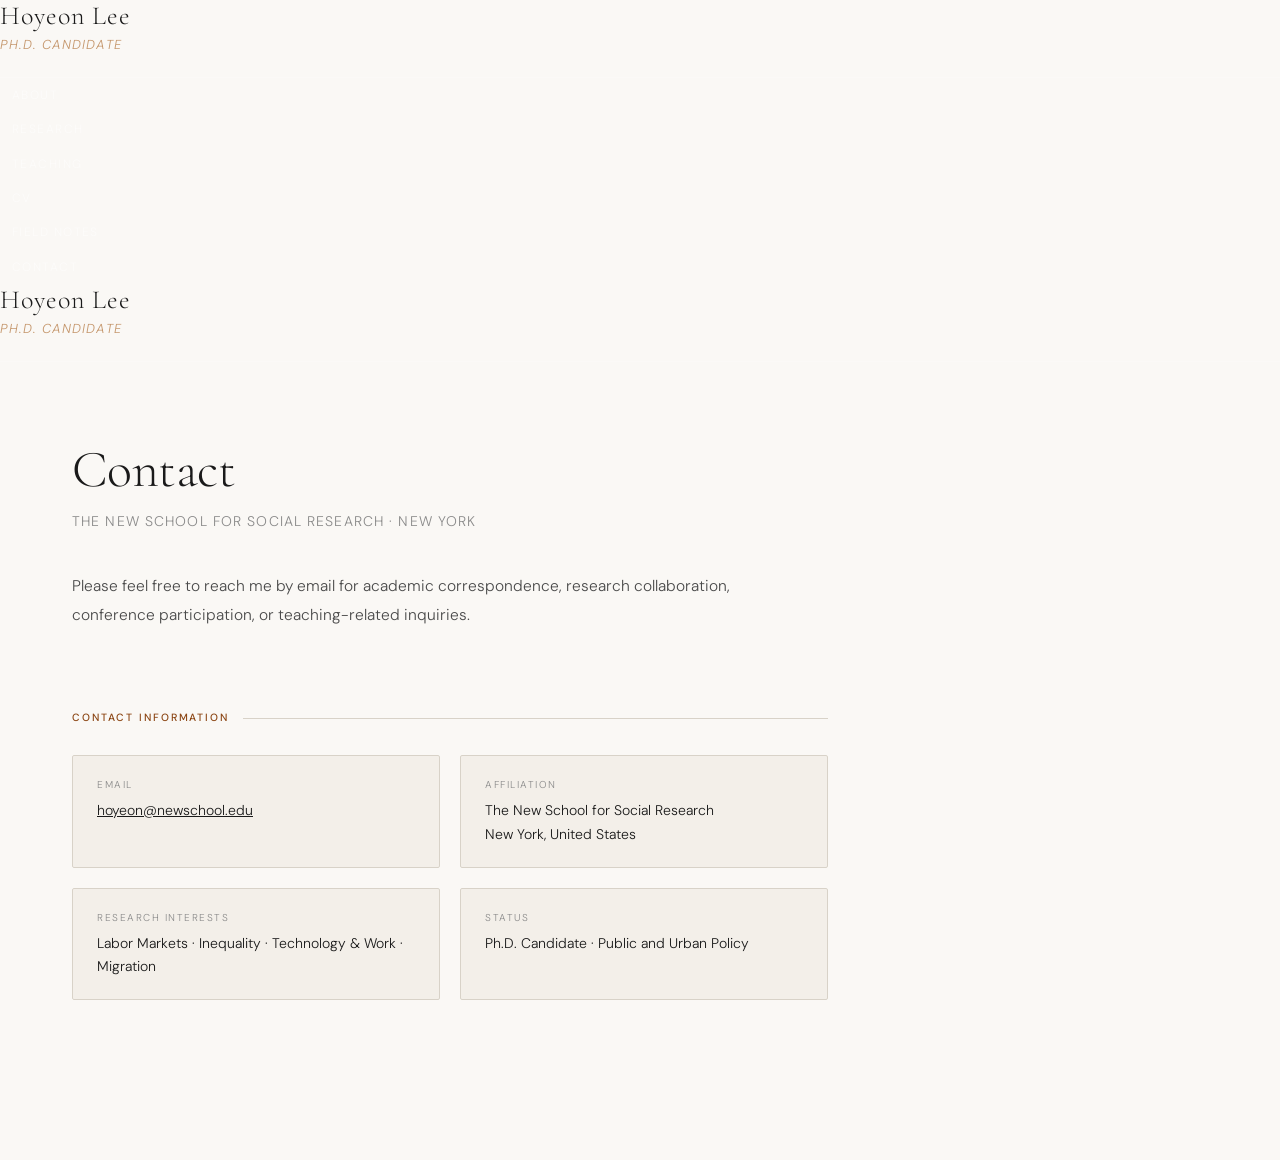
==== contact.html @ 1c1f0ce9 "Update contact.html" ====
<!DOCTYPE html>
<html lang="en">
<head>
  <!-- Google tag (gtag.js) -->
<script async src="https://www.googletagmanager.com/gtag/js?id=G-JB2YQ6138J"></script>
<script>
  window.dataLayer = window.dataLayer || [];
  function gtag(){dataLayer.push(arguments);}
  gtag('js', new Date());

  gtag('config', 'G-JB2YQ6138J');
</script>
  
<meta charset="UTF-8">
<meta name="viewport" content="width=device-width, initial-scale=1.0">
<title>Hoyeon Lee – Contact</title>
<link href="https://fonts.googleapis.com/css2?family=Cormorant+Garamond:ital,wght@0,300;0,400;0,500;1,300;1,400&family=DM+Sans:wght@300;400;500&display=swap" rel="stylesheet">
<link rel="stylesheet" href="style.css">
</head>
<body>
<a href="index.html" class="sidebar-name-link">
  <div class="sidebar-name">
    Hoyeon Lee
    <em>Ph.D. Candidate</em>
  </div>
</a>
    
<nav>
  <a href="index.html">About</a>
  <a href="research.html">Research</a>
  <a href="teaching.html">Teaching</a>
  <a href="cv.html">CV</a>
  <a href="field-notes.html">Field Notes</a>
  <a href="contact.html">Contact</a>
</nav>

<a href="index.html" class="sidebar-name-link">
  <div class="sidebar-name">
    Hoyeon Lee
    <em>Ph.D. Candidate</em>
  </div>
</a>

  <main>
    <section>
      <div class="page-title">Contact</div>
      <div class="page-subtitle">The New School for Social Research · New York</div>
      <p class="lead">
        Please feel free to reach me by email for academic correspondence, research collaboration, conference participation, or teaching-related inquiries.
      </p>
    </section>

    <section>
      <div class="section-label">Contact Information</div>
      <div class="contact-grid">
        <div class="contact-card">
          <div class="label">Email</div>
          <div class="value"><a href="mailto:hoyeon@newschool.edu" style="color:var(--ink);">hoyeon@newschool.edu</a></div>
        </div>
        <div class="contact-card">
          <div class="label">Affiliation</div>
          <div class="value">The New School for Social Research<br>New York, United States</div>
        </div>
        <div class="contact-card">
          <div class="label">Research Interests</div>
          <div class="value">Labor Markets · Inequality · Technology & Work · Migration</div>
        </div>
        <div class="contact-card">
          <div class="label">Status</div>
          <div class="value">Ph.D. Candidate · Public and Urban Policy</div>
        </div>
      </div>
    </section>

  </main>
</div>
</body>
</html>
---- style.css ----
:root {
  --ink: #1a1a1a;
  --ink-soft: #4a4a4a;
  --ink-faint: #8a8a8a;
  --paper: #faf8f5;
  --cream: #f3efe9;
  --rule: #d8d2c8;
  --accent: #8b4513;
  --accent-light: #c4956a;
}

*, *::before, *::after { box-sizing: border-box; margin: 0; padding: 0; }

html { scroll-behavior: smooth; }

body {
  background: var(--paper);
  color: var(--ink);
  font-family: 'DM Sans', sans-serif;
  font-size: 15px;
  line-height: 1.7;
  font-weight: 300;
}

.site-wrapper {
  display: grid;
  grid-template-columns: 260px 1fr;
  min-height: 100vh;
}

.sidebar {
  position: sticky;
  top: 0;
  height: 100vh;
  background: var(--ink);
  color: var(--paper);
  padding: 52px 32px;
  display: flex;
  flex-direction: column;
  gap: 40px;
  overflow-y: auto;
}

.sidebar-name {
  font-family: 'Cormorant Garamond', serif;
  font-size: 26px;
  font-weight: 300;
  letter-spacing: 0.04em;
  line-height: 1.2;
  border-bottom: 1px solid rgba(255,255,255,0.15);
  padding-bottom: 24px;
}

.sidebar-name em {
  display: block;
  font-style: italic;
  font-size: 13px;
  font-family: 'DM Sans', sans-serif;
  color: var(--accent-light);
  letter-spacing: 0.08em;
  text-transform: uppercase;
  margin-top: 6px;
  font-weight: 300;
}

nav a {
  display: block;
  font-size: 12px;
  letter-spacing: 0.12em;
  text-transform: uppercase;
  color: rgba(255,255,255,0.55);
  text-decoration: none;
  padding: 7px 0 7px 10px;
  transition: color 0.2s;
  border-left: 2px solid transparent;
}

nav a:hover, nav a.active {
  color: var(--paper);
  border-left-color: var(--accent-light);
}

.sidebar-contact {
  margin-top: auto;
  font-size: 12px;
  color: rgba(255,255,255,0.45);
  line-height: 1.9;
}

.sidebar-contact a {
  color: var(--accent-light);
  text-decoration: none;
}

.sidebar-contact a:hover { text-decoration: underline; }

main {
  padding: 80px 72px;
  max-width: 900px;
}

section, .page-section {
  margin-bottom: 80px;
  opacity: 0;
  transform: translateY(18px);
  animation: fadeUp 0.6s ease forwards;
}

@keyframes fadeUp {
  to { opacity: 1; transform: translateY(0); }
}

.section-label {
  font-size: 10.5px;
  letter-spacing: 0.18em;
  text-transform: uppercase;
  color: var(--accent);
  font-weight: 500;
  margin-bottom: 28px;
  display: flex;
  align-items: center;
  gap: 14px;
}

.section-label::after {
  content: '';
  flex: 1;
  height: 1px;
  background: var(--rule);
}

.about-layout {
  display: flex;
  justify-content: space-between;
  align-items: flex-start;
  gap: 40px;
}

.about-text { flex: 1; }

.about-photo img {
  width: 200px;
  height: 200px;
  border-radius: 50%;
  object-fit: cover;
  border: 1px solid var(--rule);
  box-shadow: 0 4px 12px rgba(0,0,0,0.05);
}

.teaching-photo img {
  width: 100%;
  max-width: 620px;
  border-radius: 4px;
  object-fit: cover;
  border: 1px solid var(--rule);
  box-shadow: 0 4px 12px rgba(0,0,0,0.05);
  margin-top: 12px;
}

.hero-name {
  font-family: 'Cormorant Garamond', serif;
  font-size: 62px;
  font-weight: 300;
  line-height: 1.05;
  letter-spacing: -0.01em;
  margin-bottom: 6px;
}

.hero-title {
  font-size: 13px;
  color: var(--ink-faint);
  letter-spacing: 0.1em;
  text-transform: uppercase;
  margin-bottom: 32px;
}

.bio, .lead {
  font-size: 15.5px;
  color: var(--ink-soft);
  line-height: 1.85;
  max-width: 700px;
}

.page-title {
  font-family: 'Cormorant Garamond', serif;
  font-size: 52px;
  font-weight: 300;
  line-height: 1.08;
  letter-spacing: -0.01em;
  margin-bottom: 12px;
}

.page-subtitle {
  font-size: 14px;
  color: var(--ink-faint);
  letter-spacing: 0.08em;
  text-transform: uppercase;
  margin-bottom: 38px;
}

.interests-pills {
  display: flex;
  flex-wrap: wrap;
  gap: 8px;
  margin-top: 24px;
}

.pill {
  background: var(--cream);
  border: 1px solid var(--rule);
  border-radius: 3px;
  font-size: 12px;
  padding: 5px 12px;
  color: var(--ink-soft);
  letter-spacing: 0.03em;
}

.card, .diss-card {
  background: var(--cream);
  border: 1px solid var(--rule);
  border-left: 3px solid var(--accent);
  padding: 28px 32px;
  border-radius: 2px;
  margin-bottom: 24px;
}

.card h3, .diss-card h3 {
  font-family: 'Cormorant Garamond', serif;
  font-size: 22px;
  font-weight: 400;
  margin-bottom: 12px;
  line-height: 1.35;
}

.card p, .diss-card p {
  font-size: 14px;
  color: var(--ink-soft);
  line-height: 1.8;
  margin-bottom: 14px;
}

.card p:last-child, .diss-card p:last-child { margin-bottom: 0; }

.committee {
  font-size: 12.5px;
  color: var(--ink-faint);
  letter-spacing: 0.02em;
}

.committee strong {
  color: var(--ink-soft);
  font-weight: 500;
}

.pub-list { list-style: none; }

.pub-item {
  padding: 20px 0;
  border-bottom: 1px solid var(--rule);
  display: grid;
  grid-template-columns: 95px 1fr;
  gap: 16px;
  align-items: start;
}

.pub-item:last-child { border-bottom: none; }

.pub-year {
  font-family: 'Cormorant Garamond', serif;
  font-size: 17px;
  color: var(--accent);
  font-style: italic;
  padding-top: 2px;
}

.pub-title {
  font-size: 14.5px;
  line-height: 1.6;
  color: var(--ink);
  font-weight: 400;
  margin-bottom: 4px;
}

.pub-venue {
  font-size: 12.5px;
  color: var(--ink-faint);
  font-style: italic;
}

.pub-tag {
  display: inline-block;
  background: var(--accent);
  color: white;
  font-size: 10px;
  padding: 2px 8px;
  border-radius: 2px;
  letter-spacing: 0.06em;
  text-transform: uppercase;
  margin-left: 8px;
  vertical-align: middle;
  font-style: normal;
  font-family: 'DM Sans', sans-serif;
}

.list-item {
  padding: 18px 0;
  border-bottom: 1px solid var(--rule);
  display: grid;
  grid-template-columns: 1fr auto;
  gap: 16px;
  align-items: start;
}

.list-item:last-child { border-bottom: none; }

.list-title {
  font-size: 15px;
  font-weight: 400;
  color: var(--ink);
  margin-bottom: 3px;
}

.list-org {
  font-size: 13px;
  color: var(--ink-soft);
}

.list-desc {
  font-size: 12.5px;
  color: var(--ink-soft);
  margin-top: 5px;
  line-height: 1.6;
}

.list-year {
  font-family: 'Cormorant Garamond', serif;
  font-size: 15px;
  color: var(--ink-faint);
  text-align: right;
  white-space: nowrap;
  padding-top: 2px;
}

.award-item {
  padding: 16px 0;
  border-bottom: 1px solid var(--rule);
}
.award-item:last-child { border-bottom: none; }

.award-name {
  font-size: 14.5px;
  font-weight: 400;
  color: var(--ink);
  margin-bottom: 3px;
}

.award-org {
  font-size: 12.5px;
  color: var(--ink-faint);
  font-style: italic;
}

.quote-grid {
  display: grid;
  grid-template-columns: 1fr;
  gap: 18px;
}

.student-quote {
  background: var(--cream);
  border: 1px solid var(--rule);
  padding: 24px 28px;
  border-radius: 2px;
}

.student-quote blockquote {
  font-family: 'Cormorant Garamond', serif;
  font-size: 20px;
  line-height: 1.55;
  color: var(--ink);
  font-weight: 300;
}

.student-quote .source {
  margin-top: 12px;
  font-size: 11px;
  color: var(--ink-faint);
  letter-spacing: 0.1em;
  text-transform: uppercase;
}

.compact-quotes {
  margin-top: 20px;
  display: grid;
  gap: 12px;
}

.compact-quotes p {
  font-size: 13.5px;
  color: var(--ink-soft);
  line-height: 1.75;
  border-left: 2px solid var(--rule);
  padding-left: 14px;
}

.contact-grid {
  display: grid;
  grid-template-columns: repeat(2, 1fr);
  gap: 20px;
}

.contact-card {
  background: var(--cream);
  border: 1px solid var(--rule);
  padding: 20px 24px;
  border-radius: 2px;
}

.contact-card .label {
  font-size: 10px;
  letter-spacing: 0.15em;
  text-transform: uppercase;
  color: var(--ink-faint);
  margin-bottom: 6px;
}

.contact-card .value {
  font-size: 14px;
  color: var(--ink);
}

.button-row {
  display: flex;
  flex-wrap: wrap;
  gap: 12px;
  margin-top: 24px;
}

.button {
  display: inline-block;
  background: var(--ink);
  color: var(--paper);
  border: 1px solid var(--ink);
  text-decoration: none;
  font-size: 12px;
  letter-spacing: 0.08em;
  text-transform: uppercase;
  padding: 9px 14px;
  border-radius: 2px;
}

.button.secondary {
  background: transparent;
  color: var(--ink);
}

.button:hover { opacity: 0.86; }

@media (max-width: 860px) {
  .site-wrapper { grid-template-columns: 1fr; }
  .sidebar {
    position: relative;
    height: auto;
    flex-direction: row;
    flex-wrap: wrap;
    padding: 28px 24px;
    gap: 20px;
  }
  .sidebar-name { border-bottom: none; padding-bottom: 0; }
  nav { width: 100%; }
  nav a { display: inline-block; margin-right: 12px; }
  .about-layout {
    flex-direction: column-reverse;
    align-items: center;
    gap: 24px;
  }
  main { padding: 40px 24px; }
  .hero-name, .page-title { font-size: 44px; text-align: center; }
  .hero-title, .page-subtitle { text-align: center; }
  .interests-pills { justify-content: center; }
  .contact-grid { grid-template-columns: 1fr; }
  .pub-item, .list-item { grid-template-columns: 1fr; }
  .list-year { text-align: left; }
}

.sidebar-name-link{
    text-decoration:none;
    color:inherit;
    display:block;
}

.sidebar-name-link:visited{
    color:inherit;
}

.sidebar-name-link:hover{
    color:inherit;
}
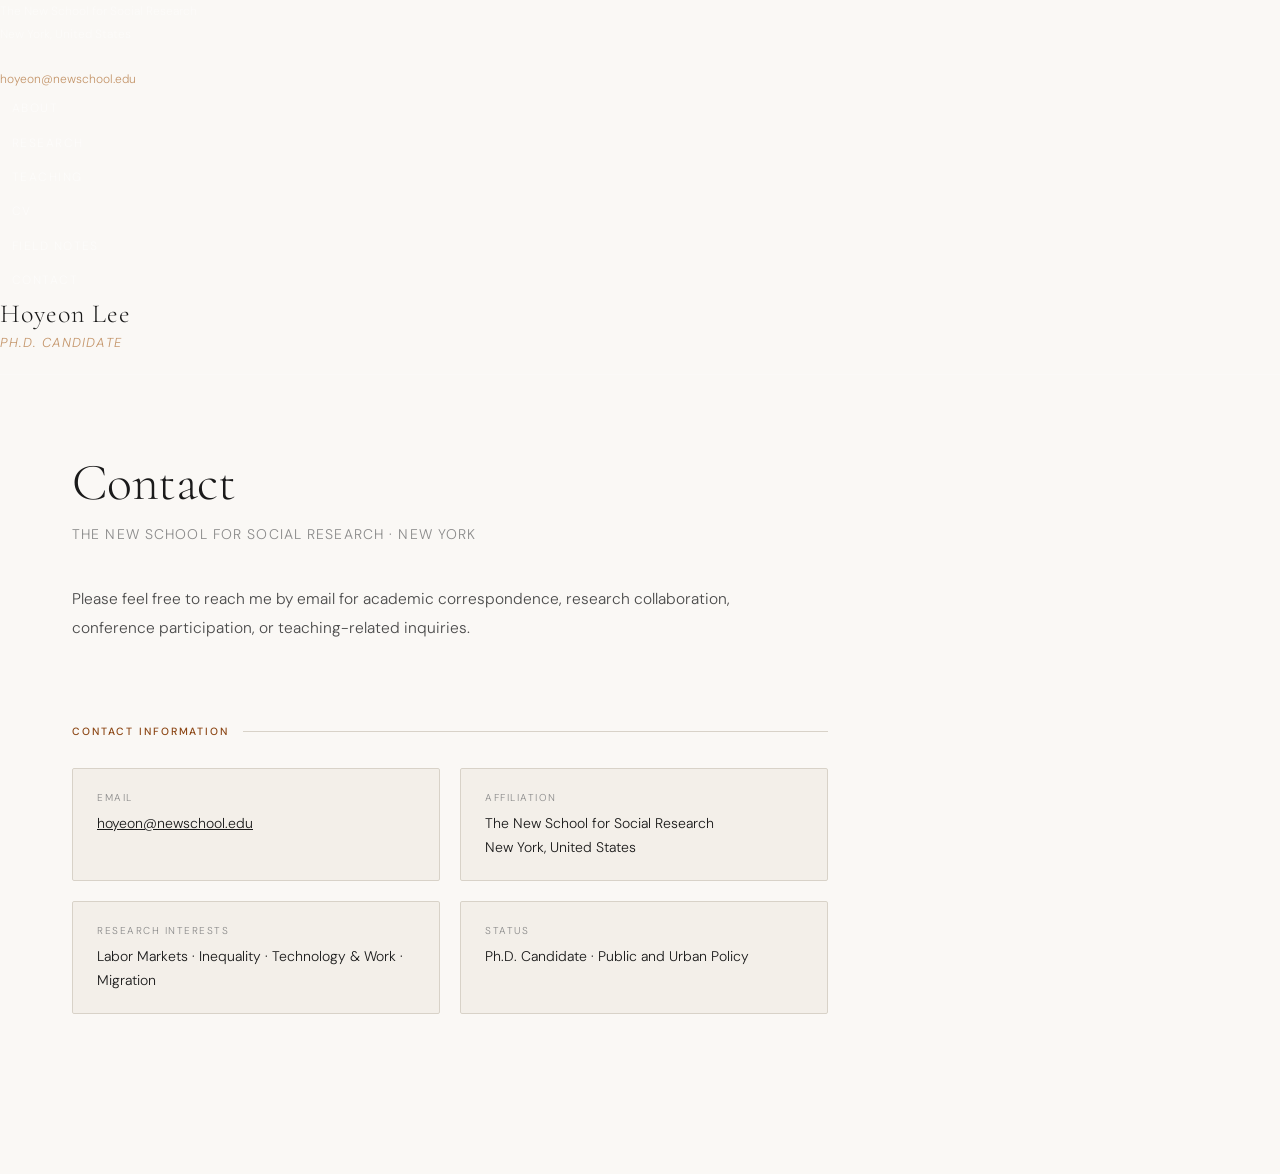
==== commit e8a38346: "Update contact.html" ====
--- a/contact.html
+++ b/contact.html
@@ -18,11 +18,12 @@
 <link rel="stylesheet" href="style.css">
 </head>
 <body>
-<a href="index.html" class="sidebar-name-link">
-  <div class="sidebar-name">
-    Hoyeon Lee
-    <em>Ph.D. Candidate</em>
-  </div>
+    <div class="sidebar-contact">
+      The New School for Social Research<br>
+      New York, United States<br><br>
+      <a href="mailto:hoyeon@newschool.edu">hoyeon@newschool.edu</a>
+    </div>
+
 </a>
     
 <nav>
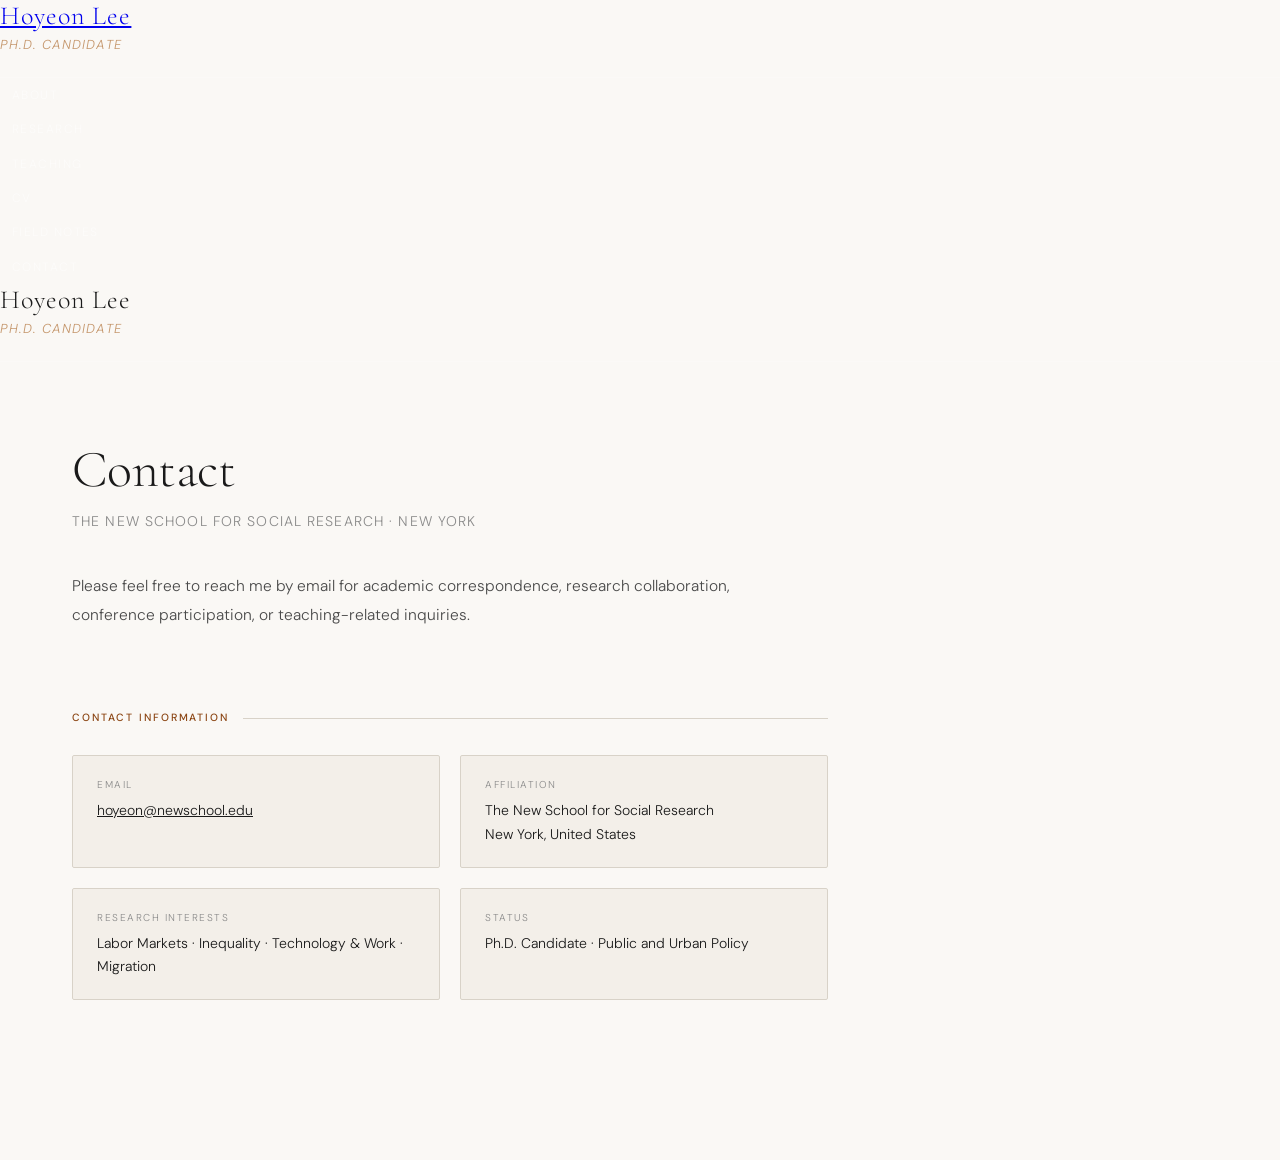
==== commit 44cf04b4: "Update contact.html" ====
--- a/contact.html
+++ b/contact.html
@@ -18,12 +18,10 @@
 <link rel="stylesheet" href="style.css">
 </head>
 <body>
-    <div class="sidebar-contact">
-      The New School for Social Research<br>
-      New York, United States<br><br>
-      <a href="mailto:hoyeon@newschool.edu">hoyeon@newschool.edu</a>
-    </div>
-
+<div class="sidebar-name">
+  <a href="index.html" class="home-link">Hoyeon Lee</a>
+  <em>Ph.D. Candidate</em>
+</div>
 </a>
     
 <nav>
@@ -35,11 +33,11 @@
   <a href="contact.html">Contact</a>
 </nav>
 
-<a href="index.html" class="sidebar-name-link">
-  <div class="sidebar-name">
-    Hoyeon Lee
-    <em>Ph.D. Candidate</em>
-  </div>
+<div class="sidebar-name">
+  Hoyeon Lee
+  <em>Ph.D. Candidate</em>
+</div>
+  
 </a>
 
   <main>
--- a/style.css
+++ b/style.css
@@ -482,17 +482,3 @@
   .pub-item, .list-item { grid-template-columns: 1fr; }
   .list-year { text-align: left; }
 }
-
-.sidebar-name-link{
-    text-decoration:none;
-    color:inherit;
-    display:block;
-}
-
-.sidebar-name-link:visited{
-    color:inherit;
-}
-
-.sidebar-name-link:hover{
-    color:inherit;
-}
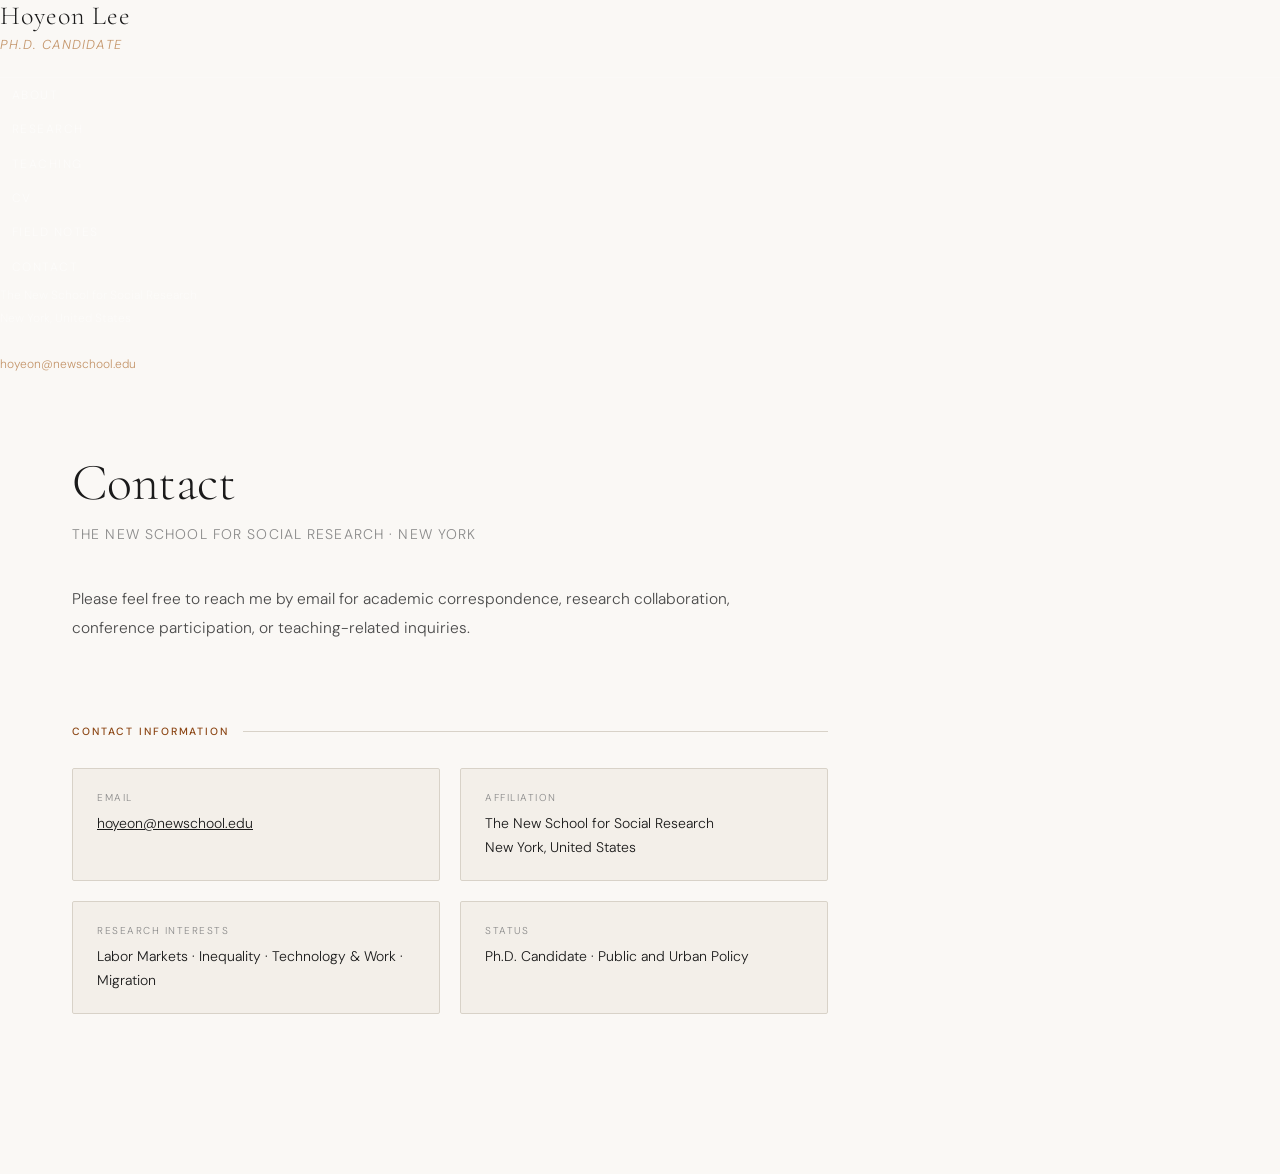
==== commit 3958ceb0: "Update contact.html" ====
--- a/contact.html
+++ b/contact.html
@@ -31,15 +31,14 @@
   <a href="cv.html">CV</a>
   <a href="field-notes.html">Field Notes</a>
   <a href="contact.html">Contact</a>
-</nav>
+  </nav>
 
-<div class="sidebar-name">
-  Hoyeon Lee
-  <em>Ph.D. Candidate</em>
-</div>
-  
-</a>
-
+    <div class="sidebar-contact">
+      The New School for Social Research<br>
+      New York, United States<br><br>
+      <a href="mailto:hoyeon@newschool.edu">hoyeon@newschool.edu</a>
+    </div>
+  </aside>
   <main>
     <section>
       <div class="page-title">Contact</div>
--- a/style.css
+++ b/style.css
@@ -482,3 +482,10 @@
   .pub-item, .list-item { grid-template-columns: 1fr; }
   .list-year { text-align: left; }
 }
+
+.home-link,
+.home-link:visited,
+.home-link:hover{
+    color:inherit;
+    text-decoration:none;
+}
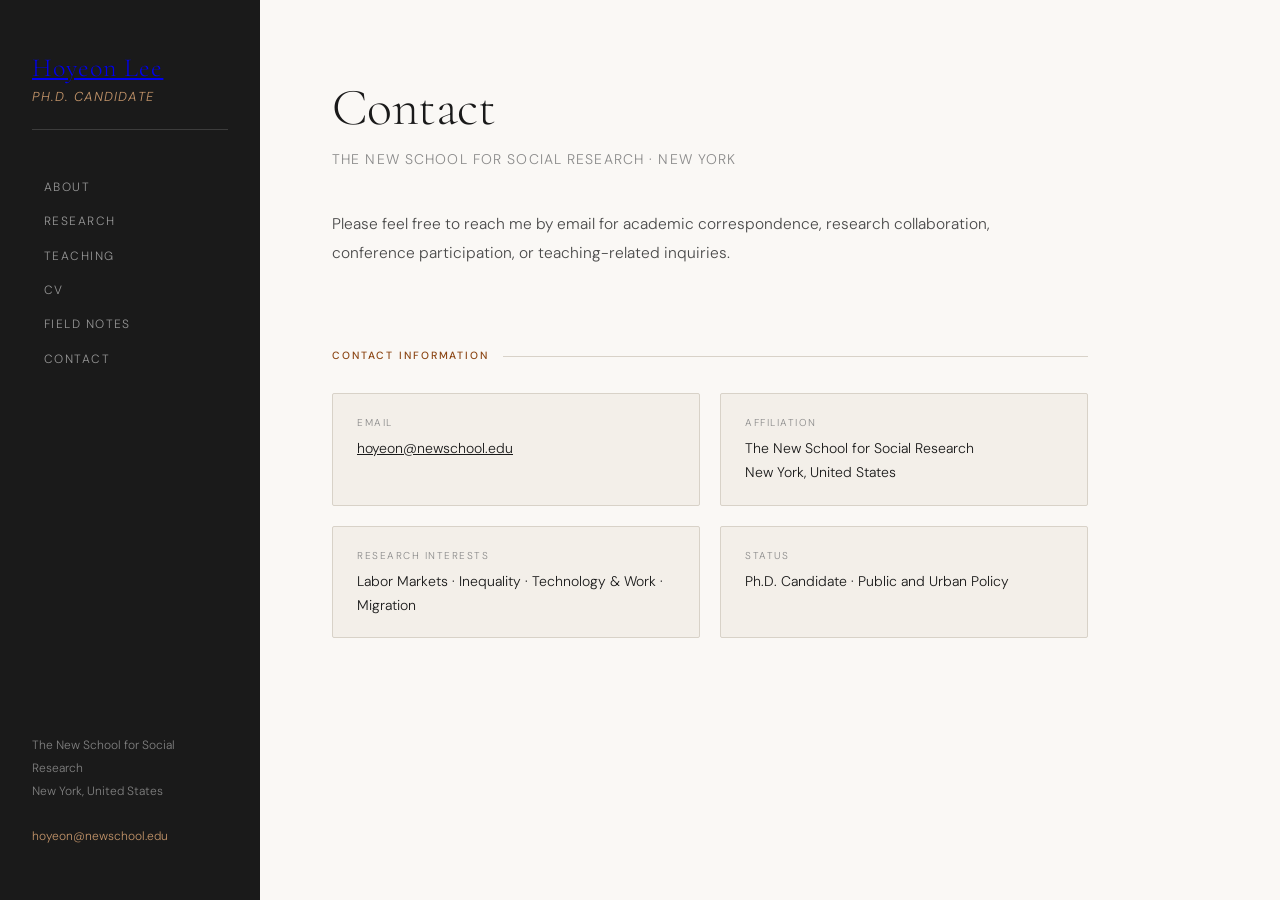
==== commit 0b15cca2: "Update contact.html" ====
--- a/contact.html
+++ b/contact.html
@@ -18,27 +18,34 @@
 <link rel="stylesheet" href="style.css">
 </head>
 <body>
-<div class="sidebar-name">
-  <a href="index.html" class="home-link">Hoyeon Lee</a>
-  <em>Ph.D. Candidate</em>
-</div>
-</a>
-    
-<nav>
-  <a href="index.html">About</a>
-  <a href="research.html">Research</a>
-  <a href="teaching.html">Teaching</a>
-  <a href="cv.html">CV</a>
-  <a href="field-notes.html">Field Notes</a>
-  <a href="contact.html">Contact</a>
-  </nav>
+
+<body>
+<div class="site-wrapper">
+
+  <aside class="sidebar">
+
+    <div class="sidebar-name">
+      <a href="index.html" class="home-link">Hoyeon Lee</a>
+      <em>Ph.D. Candidate</em>
+    </div>
+
+    <nav>
+      <a href="index.html">About</a>
+      <a href="research.html">Research</a>
+      <a href="teaching.html">Teaching</a>
+      <a href="cv.html">CV</a>
+      <a href="field-notes.html">Field Notes</a>
+      <a href="contact.html">Contact</a>
+    </nav>
 
     <div class="sidebar-contact">
       The New School for Social Research<br>
       New York, United States<br><br>
       <a href="mailto:hoyeon@newschool.edu">hoyeon@newschool.edu</a>
     </div>
+
   </aside>
+
   <main>
     <section>
       <div class="page-title">Contact</div>
--- a/style.css
+++ b/style.css
@@ -482,10 +482,3 @@
   .pub-item, .list-item { grid-template-columns: 1fr; }
   .list-year { text-align: left; }
 }
-
-.home-link,
-.home-link:visited,
-.home-link:hover{
-    color:inherit;
-    text-decoration:none;
-}
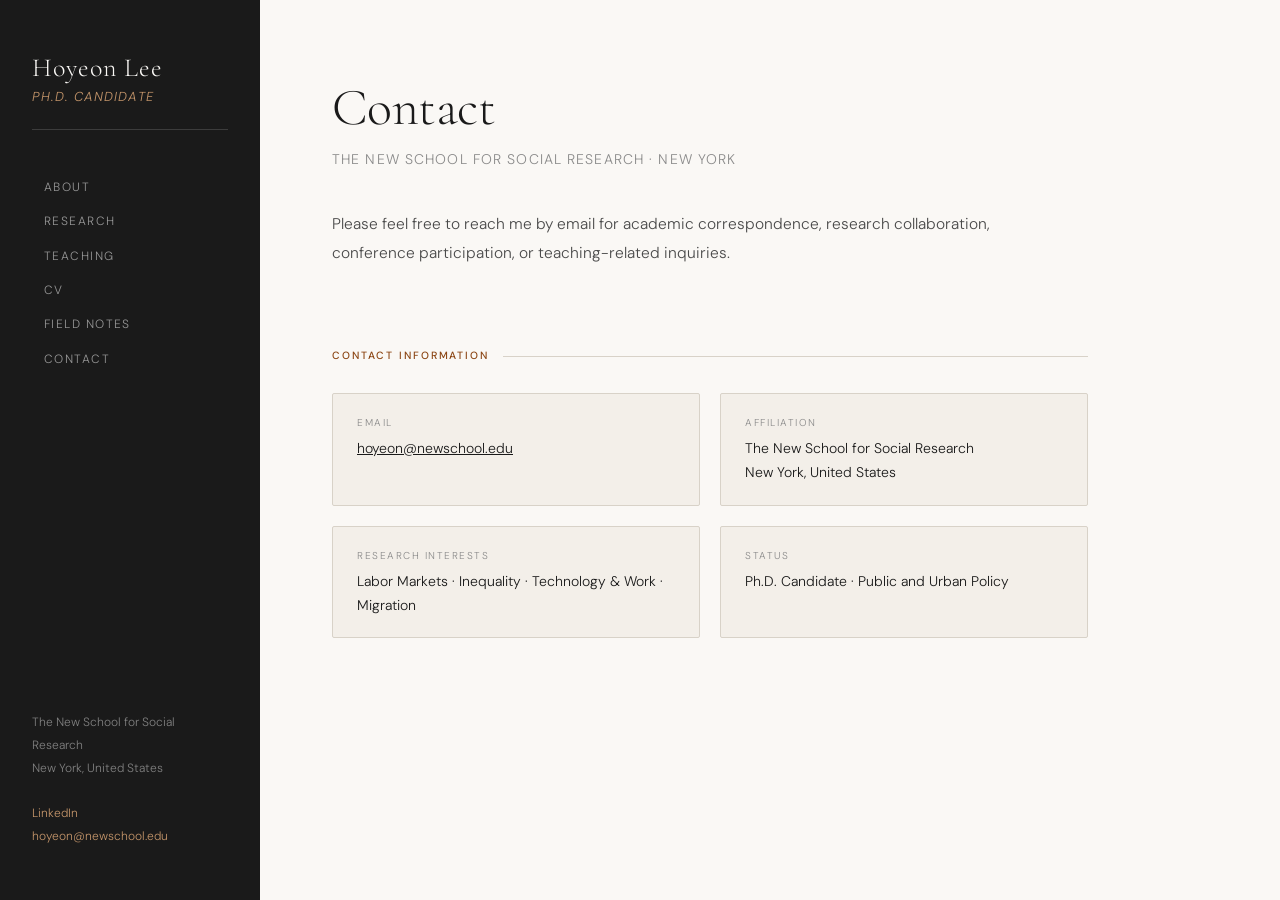
==== commit 0174a23c: "Update contact.html" ====
--- a/contact.html
+++ b/contact.html
@@ -41,6 +41,10 @@
     <div class="sidebar-contact">
       The New School for Social Research<br>
       New York, United States<br><br>
+      <a href="https://www.linkedin.com/in/hoyeonlee0826"
+   target="_blank">
+   LinkedIn
+</a><br>
       <a href="mailto:hoyeon@newschool.edu">hoyeon@newschool.edu</a>
     </div>
 
--- a/style.css
+++ b/style.css
@@ -482,3 +482,11 @@
   .pub-item, .list-item { grid-template-columns: 1fr; }
   .list-year { text-align: left; }
 }
+
+.home-link,
+.home-link:visited,
+.home-link:hover,
+.home-link:active{
+    color:inherit;
+    text-decoration:none;
+}
